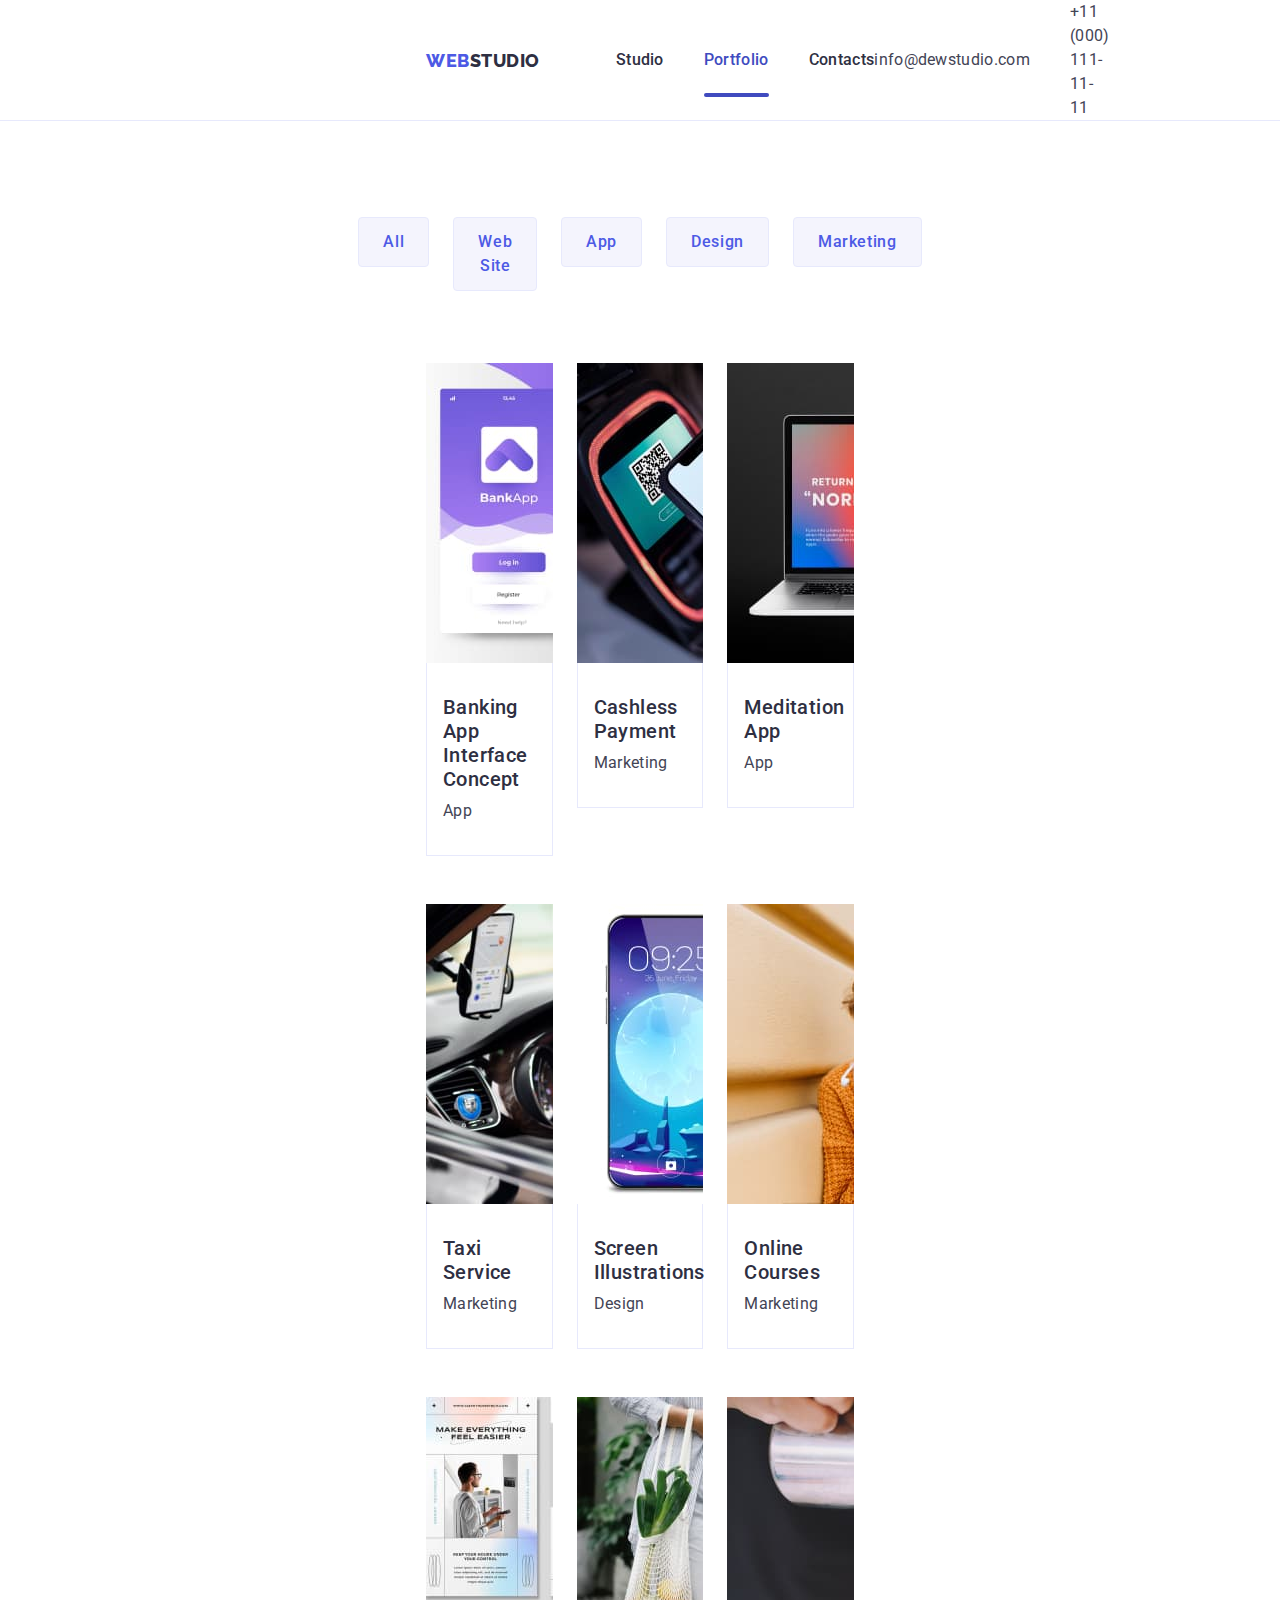
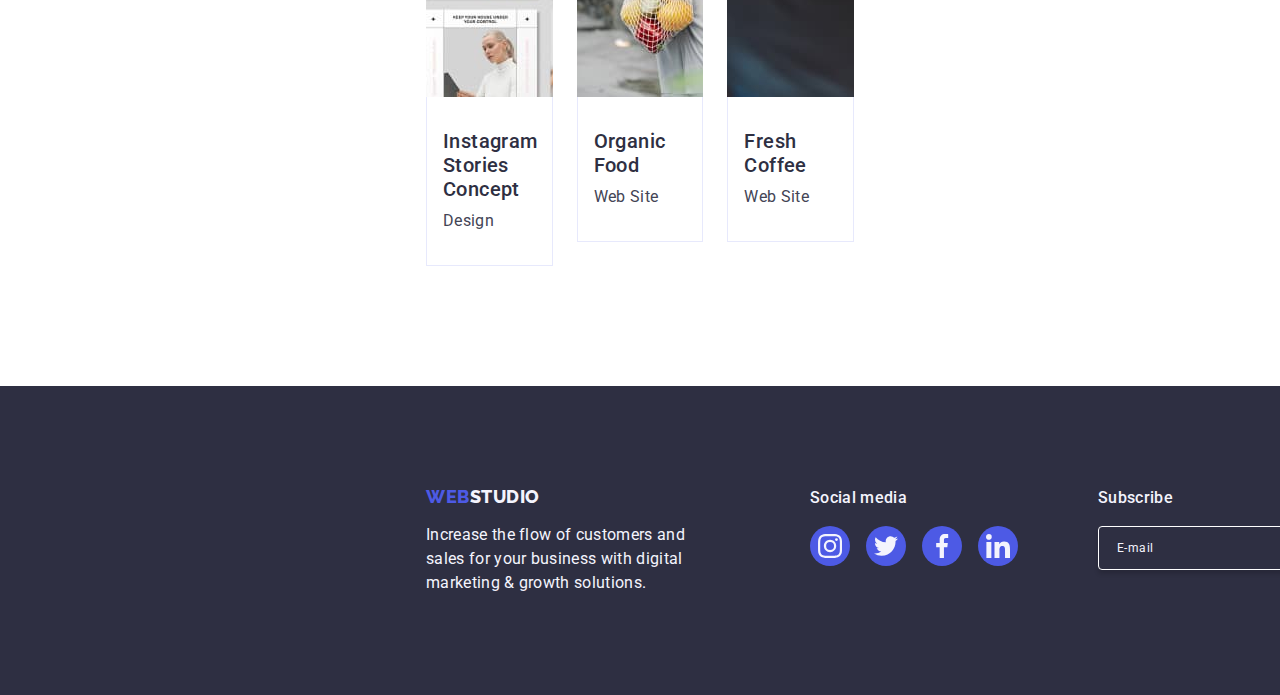
==== portfolio.html @ b72e0c2a "dfgdg" ====
<!DOCTYPE html>
<html lang="uk">
  <head>
    <meta charset="UTF-8" />
    <meta http-equiv="X-UA-Compatible" content="IE=edge" />
    <meta name="viewport" content="width=device-width, initial-scale=1.0" />
    <title>Portfolio</title>
    <link
      rel="stylesheet"
      href="https://cdnjs.cloudflare.com/ajax/libs/modern-normalize/2.0.0/modern-normalize.min.css"
      integrity="sha512-4xo8blKMVCiXpTaLzQSLSw3KFOVPWhm/TRtuPVc4WG6kUgjH6J03IBuG7JZPkcWMxJ5huwaBpOpnwYElP/m6wg=="
      crossorigin="anonymous"
      referrerpolicy="no-referrer"
    />
    <link rel="preconnect" href="https://fonts.googleapis.com" />
    <link rel="preconnect" href="https://fonts.gstatic.com" crossorigin />
    <link
      href="https://fonts.googleapis.com/css2?family=Raleway:ital,wght@0,800;1,800&family=Roboto:ital,wght@0,400;0,500;0,700;0,900;1,400;1,500;1,700;1,900&display=swap"
      rel="stylesheet"
    />
    <link rel="stylesheet" href=".//css/styles.css" />
    <link rel="stylesheet" href=".//css/forms.css" />
  </head>
  <body>
    <header>
      <div class="container">
        <a class="link-logo" href="index.html"
          >Web<span class="logo-part">Studio</span></a
        >
        <nav>
          <ul class="nav-list">
            <li>
              <a class="nav-list-link" href="index.html">Studio</a>
            </li>
            <li>
              <a class="nav-list-link current" href="portfolio.html"
                >Portfolio</a
              >
            </li>
            <li>
              <a class="nav-list-link" href="contacts.html">Contacts</a>
            </li>
          </ul>
        </nav>
        <address class="link-adr">
          <ul class="contacts-list">
            <li>
              <a class="contacts-list-link" href="mailto:info@dewstudio.com"
                >info@dewstudio.com</a
              >
            </li>
            <li>
              <a class="contacts-list-link" href="tel:+110001111111"
                >+11 (000) 111-11-11</a
              >
            </li>
          </ul>
        </address>
      </div>
    </header>
    <main>
      <section class="section-portfolio-buttons">
        <div class="container">
          <ul class="buttons-list">
            <li class="buttons-list-li">
              <button type="button" class="button">All</button>
            </li>
            <li class="buttons-list-li">
              <button type="button" class="button">Web Site</button>
            </li>
            <li class="buttons-list-li">
              <button type="button" class="button">App</button>
            </li>
            <li class="buttons-list-li">
              <button type="button" class="button">Design</button>
            </li>
            <li class="buttons-list-li">
              <button type="button" class="button">Marketing</button>
            </li>
          </ul>
          <h1 class="visually-hidden">Development</h1>
          <ul class="portfolio-list">
            <li class="portfolio-list-li">
              <a class="portfolio-list-link" href="#">
                <div class="overlay-container">
                  <img
                    src="./image/img2-1.jpg"
                    alt="banking app"
                    width="360"
                    height="300"
                  />
                  <p class="overlay">
                    14 Stylish and User-Friendly App Design Concepts · Task
                    Manager App · Calorie Tracker App · Exotic Fruit Ecommerce
                    App · Cloud Storage App
                  </p>
                </div>
                <div class="portfolio-title-text">
                  <h2 class="portfolio-list-title">
                    Banking App Interface Concept
                  </h2>
                  <p class="portfolio-list-text">App</p>
                </div>
              </a>
            </li>
            <li class="portfolio-list-li">
              <a class="portfolio-list-link" href="#">
                <div class="overlay-container">
                  <img
                    src="./image/img2-2.jpg"
                    alt="phone"
                    width="360"
                    height="300"
                  />
                  <p class="overlay">
                    14 Stylish and User-Friendly App Design Concepts · Task
                    Manager App · Calorie Tracker App · Exotic Fruit Ecommerce
                    App · Cloud Storage App
                  </p>
                </div>
                <div class="portfolio-title-text">
                  <h2 class="portfolio-list-title">Cashless Payment</h2>
                  <p class="portfolio-list-text">Marketing</p>
                </div>
              </a>
            </li>
            <li class="portfolio-list-li">
              <a class="portfolio-list-link" href="#">
                <div class="overlay-container">
                  <img
                    src="./image/img2-3.jpg"
                    alt="laptop"
                    width="360"
                    height="300"
                  />
                  <p class="overlay">
                    14 Stylish and User-Friendly App Design Concepts · Task
                    Manager App · Calorie Tracker App · Exotic Fruit Ecommerce
                    App · Cloud Storage App
                  </p>
                </div>
                <div class="portfolio-title-text">
                  <h2 class="portfolio-list-title">Meditation App</h2>
                  <p class="portfolio-list-text">App</p>
                </div>
              </a>
            </li>
            <li class="portfolio-list-li">
              <a class="portfolio-list-link" href="#">
                <div class="overlay-container">
                  <img
                    src="./image/img2-4.jpg"
                    alt="wheel"
                    width="360"
                    height="300"
                  />
                  <p class="overlay">
                    14 Stylish and User-Friendly App Design Concepts · Task
                    Manager App · Calorie Tracker App · Exotic Fruit Ecommerce
                    App · Cloud Storage App
                  </p>
                </div>
                <div class="portfolio-title-text">
                  <h2 class="portfolio-list-title">Taxi Service</h2>
                  <p class="portfolio-list-text">Marketing</p>
                </div>
              </a>
            </li>
            <li class="portfolio-list-li">
              <a class="portfolio-list-link" href="#">
                <div class="overlay-container">
                  <img
                    src="./image/img2-5.jpg"
                    alt="moon"
                    width="360"
                    height="300"
                  />
                  <p class="overlay">
                    14 Stylish and User-Friendly App Design Concepts · Task
                    Manager App · Calorie Tracker App · Exotic Fruit Ecommerce
                    App · Cloud Storage App
                  </p>
                </div>
                <div class="portfolio-title-text">
                  <h2 class="portfolio-list-title">Screen Illustrations</h2>
                  <p class="portfolio-list-text">Design</p>
                </div>
              </a>
            </li>
            <li class="portfolio-list-li">
              <a class="portfolio-list-link" href="#">
                <div class="overlay-container">
                  <img
                    src="./image/img2-6.jpg"
                    alt="girl"
                    width="360"
                    height="300"
                  />
                  <p class="overlay">
                    14 Stylish and User-Friendly App Design Concepts · Task
                    Manager App · Calorie Tracker App · Exotic Fruit Ecommerce
                    App · Cloud Storage App
                  </p>
                </div>
                <div class="portfolio-title-text">
                  <h2 class="portfolio-list-title">Online Courses</h2>
                  <p class="portfolio-list-text">Marketing</p>
                </div>
              </a>
            </li>
            <li class="portfolio-list-li">
              <a class="portfolio-list-link" href="#">
                <div class="overlay-container">
                  <img
                    src="./image/img2-7.jpg"
                    alt="insta"
                    width="360"
                    height="300"
                  />
                  <p class="overlay">
                    14 Stylish and User-Friendly App Design Concepts · Task
                    Manager App · Calorie Tracker App · Exotic Fruit Ecommerce
                    App · Cloud Storage App
                  </p>
                </div>
                <div class="portfolio-title-text">
                  <h2 class="portfolio-list-title">
                    Instagram Stories Concept
                  </h2>
                  <p class="portfolio-list-text">Design</p>
                </div>
              </a>
            </li>
            <li class="portfolio-list-li">
              <a class="portfolio-list-link" href="#">
                <div class="overlay-container">
                  <img
                    src="./image/img2-8.jpg"
                    alt="food"
                    width="360"
                    height="300"
                  />
                  <p class="overlay">
                    14 Stylish and User-Friendly App Design Concepts · Task
                    Manager App · Calorie Tracker App · Exotic Fruit Ecommerce
                    App · Cloud Storage App
                  </p>
                </div>
                <div class="portfolio-title-text">
                  <h2 class="portfolio-list-title">Organic Food</h2>
                  <p class="portfolio-list-text">Web Site</p>
                </div>
              </a>
            </li>
            <li class="portfolio-list-li">
              <a class="portfolio-list-link" href="#">
                <div class="overlay-container">
                  <img
                    src="./image/img2-9.jpg"
                    alt="coffee"
                    width="360"
                    height="300"
                  />
                  <p class="overlay">
                    14 Stylish and User-Friendly App Design Concepts · Task
                    Manager App · Calorie Tracker App · Exotic Fruit Ecommerce
                    App · Cloud Storage App
                  </p>
                </div>
                <div class="portfolio-title-text">
                  <h2 class="portfolio-list-title">Fresh Coffee</h2>
                  <p class="portfolio-list-text">Web Site</p>
                </div>
              </a>
            </li>
          </ul>
        </div>
      </section>
    </main>
    <footer class="footer">
      <div class="container">
        <div class="footer-logo">
          <a class="link-logo-footer" href="index.html"
            >Web<span class="logo-part-footer">Studio</span></a
          >
          <p class="text-footer">
            Increase the flow of customers and sales for your business with
            digital marketing & growth solutions.
          </p>
        </div>
        <div class="social-footer">
          <p class="text-social-footer">Social media</p>
          <ul class="social-list">
            <li class="social-list-li">
              <a
                class="social-list-link"
                href="https://www.instagram.com/"
                target="_blank"
                rel="noopener noreferrer"
                aria-label="Link to instagram.com"
                ><svg class="social-list-icons" width="24" height="24">
                  <use href="./image/icons.svg#icon-instagram"></use>
                </svg>
              </a>
            </li>
            <li class="social-list-li">
              <a
                class="social-list-link"
                href="https://twitter.com/"
                target="_blank"
                rel="noopener noreferrer"
                aria-label="Link to twitter.com"
                ><svg class="social-list-icons" width="24" height="24">
                  <use href="./image/icons.svg#icon-twitter"></use>
                </svg>
              </a>
            </li>
            <li class="social-list-li">
              <a
                class="social-list-link"
                href="https://www.facebook.com/"
                target="_blank"
                rel="noopener noreferrer"
                aria-label="Link to facebook.com"
                ><svg class="social-list-icons" width="24" height="24">
                  <use href="./image/icons.svg#icon-facebook"></use>
                </svg>
              </a>
            </li>
            <li class="social-list-li">
              <a
                class="social-list-link"
                href="https://www.linkedin.com/"
                target="_blank"
                rel="noopener noreferrer"
                aria-label="Link to linkedin.com"
                ><svg class="social-list-icons" width="24" height="24">
                  <use href="./image/icons.svg#icon-linkedin"></use>
                </svg>
              </a>
            </li>
          </ul>
        </div>
        <div class="footer-subscribe-form">
          <form>
            <label class="subscribe-label" for="E-mail">
              Subscribe
              <input
                class="e-mail-input"
                type="email"
                id="E-mail"
                name="E-mail"
                placeholder="E-mail"
                required
              />
            </label>
          </form>
          <div class="footer-subscribe-button">
            <button class="subscribe-button" type="submit">
              <span class="subscribe-button-text">Subscribe</span>
              <div>
                <svg class="subscribe-icon" width="24" height="24">
                  <use href="./image/icons.svg#icon-Frame"></use>
                </svg>
              </div>
            </button>
          </div>
        </div>
      </div>
    </footer>
  </body>
</html>
---- css/styles.css ----
:root {
  --color-dark: rgb(46, 47, 66);
  --color-pressed-states: #404bbf;
  --color-text: #434455;
  --color-primary-brand: #4d5ae5;
  --color-white-background: #ffffff;
  --color-light: #f4f4fd;
  --color-accent: #e7e9fc;
  --color-subtle-text: #8e8f99;
  --color-modal-overlay: #2e2f4266;
  --color-hero-background: #2e2f42;
  --color-modal-background: #fcfcfc;
  --color-success: #31d0aa;
  --trans: color 250ms cubic-bezier(0.4, 0, 0.2, 1),
    background-color 250ms cubic-bezier(0.4, 0, 0.2, 1),
    box-shadow 250ms cubic-bezier(0.4, 0, 0.2, 1);
}
body {
  color: var(--color-dark);
  font-family: 'Roboto', 'Raleway', sans-serif;
  background-color: var(--color-white-background);
  margin: 0;
}
header {
  border-bottom: 1px solid var(--color-accent);
}
ul {
  list-style-type: none;
  margin: 0;
  padding: 0;
}
a {
  text-decoration: none;
}
button {
  cursor: pointer;
  padding: 0;
}
address {
  font-style: normal;
  margin-left: auto;
}
p,
h1,
h2,
h3,
h4 {
  margin: 0;
}
img {
  display: block;
  max-width: 100vh;
  height: auto;
}
.hero,
.section-work,
.section-team {
padding: 120px 0;
}
.container {
  padding: 0 16px;
  margin: 0 auto;
  max-width: 428px;
}


  

.visually-hidden {
  position: absolute;
  width: 1px;
  height: 1px;
  margin: -1px;
  border: 0;
  padding: 0;
  white-space: nowrap;
  clip-path: inset(100%);
  clip: rect(0 0 0 0);
  overflow: hidden;
}
header .container {
  display: flex;
  align-items: center;
}
.link-logo {
  color: var(--color-primary-brand);
  font-family: Raleway;
  font-size: 18px;
  font-weight: 800;
  line-height: 1.16667;
  letter-spacing: 0.54px;
  text-transform: uppercase;
}
.logo-part {
  color: var(--color-dark);
}
.nav-list {
  display: flex;
  align-items: center;
  margin-left: 76px;
}
.nav-list-link {
  position: relative;
  color: var(--color-dark);
  font-family: inherit;
  font-size: 16px;
  font-weight: 500;
  line-height: 1.5;
  letter-spacing: 0.32px;
  padding: 24px 0;
  display: block;
}
.nav-list-link:hover,
.nav-list-link:focus {
  color: var(--color-pressed-states);
  transition: var(--trans);
}
.current {
  color: var(--color-pressed-states);
}
.nav-list-link::after {
  content: '';
  display: block;
  position: absolute;
  left: 0;
  bottom: -1px;
  width: 100%;
  height: 4px;
  border-radius: 2px;
  background-color: transparent;
}
.nav-list-link.current::after {
  background-color: var(--color-pressed-states);
}
.nav-list,
.contacts-list {
  gap: 40px;
}
.contacts-list {
  display: flex;
  align-items: center;
  justify-content: flex-end;
}
.contacts-list-link {
  color: var(--color-text);
  font-family: inherit;
  font-size: 16px;
  line-height: 1.5;
  letter-spacing: 0.32px;
}
.contacts-list-link:hover,
.contacts-list-link:focus {
  color: var(--color-pressed-states);
  transition: var(--trans);
}
.hero {
  max-width: 1440px;
  margin: 0 auto;
  background-color: var(--color-dark);
  padding: 188px 0;
  background-image: linear-gradient(
      rgba(46, 47, 66, 0.7),
      rgba(46, 47, 66, 0.7)
    ),
    url(../image/people-office.jpg);
  background-position: center;
  background-size: cover;
  background-repeat: no-repeat;
}
.hero .container {
  display: flex;
  flex-direction: column;
  align-items: center;
}
.hero-title {
  color: var(--color-white-background);
  display: flex;
  text-align: center;
  width: 496px;
  font-family: inherit;
  font-size: 56px;
  font-weight: 700;
  line-height: 1.07143;
  letter-spacing: 1.12px;
  margin-bottom: 48px;
}
.hero-button {
  color: var(--color-white-background);
  text-align: center;
  font-family: inherit;
  font-size: 16px;
  font-weight: 500;
  line-height: 1.5;
  letter-spacing: 0.64px;
  background-color: var(--color-primary-brand);
  padding: 16px 32px;
  border-radius: 4px;
  box-shadow: 0px 4px 4px 0px rgba(0, 0, 0, 0.15);
  border: none;
}
.hero-button:hover,
.hero-button:focus {
  color: var(--color-white-background);
  background-color: var(--color-pressed-states);
  transition: var(--trans);
}
.section-features {
  background-color: var(--color-white-background);
padding: 96px 0;
}

.features-list {
  display: flex;
  flex-direction: column;
 gap: 72px;
}
.features-icons {
  display: none;

}

.features-list-title {
  color: var(--color-dark);
  font-family: inherit;
  font-size: 36px;
  line-height: 1.11111;
  text-align: center;
  letter-spacing: 0.4px;
  margin-bottom: 8px;
}
.features-list-text {
  color: var(--color-text);
  font-family: inherit;
  font-weight: 500;
  font-size: 16px;
  line-height: 1.5;
  letter-spacing: 0.32px;
}

.section-work .container {
  display: flex;
  align-items: center;
  flex-direction: column;
}
.section-work {
  background-color: var(--color-white-background);
}
.work-title {
  color: var(--color-dark);
  text-align: center;
  font-family: inherit;
  font-size: 36px;
  font-weight: 700;
  line-height: 1.11111;
  letter-spacing: 0.72px;
  text-transform: capitalize;
  margin-bottom: 72px;
}
.work-list {
  display: flex;
  gap: 24px;
}
.work-list-li {
  width: calc((100% - 2 * 24px) / 3);
  background-color: var(--color-white-background);
}
.section-team .container {
  display: flex;
  align-items: center;
  flex-direction: column;
}
.section-team {
  background-color: var(--color-light);
  padding: 96px 0;
  
}
.social-team {
  display: flex;
  align-items: center;
  justify-content: center;
  padding-top: 8px;
}
.social-team-list {
  display: flex;
  gap: 24px;
}
.social-list-link-team {
  display: flex;
  align-items: center;
  justify-content: center;
  width: 100%;
  height: 100%;
  border-radius: 50% 50%;
  fill: var(--color-light);
  background-color: var(--color-primary-brand);
}

.social-list-link-team:hover,
.social-list-link-team:focus {
  fill: var(--color-light);
  background-color: var(--color-pressed-states);
  transition: var(--trans);
}
.team-title-text {
  padding-top: 32px;
  padding-bottom: 32px;
}
.team-list {
  display: flex;
  flex-direction: column;
  gap: 72px;
}
.team-list-li {
  background-color: var(--color-white-background);

  box-shadow: 0px 1px 6px 0px rgba(46, 47, 66, 0.08),
    0px 1px 1px 0px rgba(46, 47, 66, 0.16),
    0px 2px 1px 0px rgba(46, 47, 66, 0.08);
}
.team-title {
  color: var(--color-dark);
  text-align: center;
  font-family: inherit;
  font-size: 36px;
  font-weight: 700;
  line-height: 1.11111;
  letter-spacing: 0.72px;
  text-transform: capitalize;
  margin-bottom: 72px;
}
.team-list-title {
  color: var(--color-dark);
  text-align: center;
  font-family: inherit;
  font-size: 20px;
  font-weight: 500;
  line-height: 1.2;
  letter-spacing: 0.4px;
  margin-bottom: 8px;
}
.team-list-text {
  color: var(--color-text);
  text-align: center;
  font-family: inherit;
  font-size: 16px;
  line-height: 1.5;
  letter-spacing: 0.32px;
}
.section-customers .container {
  display: flex;
  align-items: center;
  flex-direction: column;
  justify-content: center;
}
.section-customers {
  padding-top: 120px;
  padding-bottom: 120px;
  background-color: var(--color-white-background);
}
.customers-title {
  color: var(--color-dark);
  text-align: center;
  font-family: inherit;
  font-size: 36px;
  font-weight: 700;
  line-height: 1.11111;
  letter-spacing: 0.72px;
  text-transform: capitalize;
  margin-bottom: 72px;
}
.customers-list {
  display: flex;
  gap: 24px;
}

.customers-list-link {
  width: 168px;
  height: 88px;
  display: flex;
  align-items: center;
  justify-content: center;
  background-color: var(--color-white-background);
  border-radius: 4px;
  border: 1px solid var(--color-subtle-text);
  fill: var(--color-subtle-text);
}
.customers-list-link:hover,
.customers-list-link:focus {
  border: 1px solid var(--color-pressed-states);
  fill: var(--color-pressed-states);
  transition: var(--trans);
}
.footer {
  padding: 100px 0;
  background-color: var(--color-dark);
}
.footer .container {
  display: flex;
  justify-content: flex-start;
   }
   /* не розумію як встановити проміжки між елементами футера, бо гап загального контейнера футера ббув заданий 120 пікселей, але між соц-лінками і  формою 80 */
.social-footer{
  margin-left: 120px;
  margin-right: 80px;
}
.link-logo-footer {
  color: var(--color-primary-brand);
  font-family: Raleway;
  font-size: 18px;
  font-weight: 800;
  line-height: 1.16667;
  letter-spacing: 0.54px;
  text-transform: uppercase;
}
.logo-part-footer {
  color: var(--color-light);
  display: inline-block;
}
.text-footer {
  color: var(--color-light);
  font-family: inherit;
  font-size: 16px;
  line-height: 1.5;
  letter-spacing: 0.32px;
  width: 264px;
  margin-top: 16px;
}
.text-social-footer {
  color: var(--color-light);
  font-family: inherit;
  font-size: 16px;
  font-weight: 500;
  line-height: 1.5;
  letter-spacing: 0.32px;
  margin-bottom: 16px;
}
.social-list {
  display: flex;
  gap: 16px;
}
.social-list-link {
  display: flex;
  align-items: center;
  justify-content: center;
  width: 100%;
  height: 100%;
  border-radius: 50% 50%;
  fill: var(--color-light);
  background-color: var(--color-primary-brand);
}
.social-list-link:hover,
.social-list-link:focus {
  fill: var(--color-light);
  background-color: var(--color-success);
  transition: var(--trans);
}
.social-list-li {
  width: 40px;
  height: 40px;
}

.section-portfolio-buttons {
  padding-top: 96px;
  padding-bottom: 120px;
}
.button {
  color: var(--color-primary-brand);
  text-align: center;
  font-family: inherit;
  font-size: 16px;
  font-weight: 500;
  line-height: 1.5;
  letter-spacing: 0.64px;
  background-color: var(--color-light);
  padding: 12px 24px;
  border-radius: 4px;
  border: 1px solid var(--color-accent);
}
.buttons-list {
  display: flex;
  justify-content: center;
  gap: 24px;
  margin-bottom: 72px;
}
.button-list-li {
  width: calc((100% - 4 * 24px) / 5);
}
.button:hover,
.button:focus {
  color: var(--color-white-background);
  background-color: var(--color-pressed-states);
  transition: var(--trans); 
}
.button:active {
  background-color: var(--color-pressed-states);
  box-shadow: 0px 3px 1px 0px rgba(0, 0, 0, 0.1),
    0px 2px 1px 0px rgba(0, 0, 0, 0.08), 0px 2px 2px 0px rgba(0, 0, 0, 0.12);
}
.section-portfolio {
  background-color: var(--color-white-background);
}
.portfolio-list {
  display: flex;
  flex-wrap: wrap;
  align-content: stretch;
  gap: 24px;
  row-gap: 48px;
}
.portfolio-list-li {
  width: calc((100% - 2 * 24px) / 3);
}
.portfolio-list-title {
  color: var(--color-dark);
  text-align: left;
  font-family: inherit;
  font-size: 20px;
  font-weight: 500;
  line-height: 1.2;
  letter-spacing: 0.4px;
  margin-bottom: 8px;
}
.portfolio-list-link {
  color: var(--color-text);
  font-family: inherit;
  font-size: 16px;
  line-height: 1.5;
  letter-spacing: 0.32px;
}
.portfolio-list-li:hover,
.portfolio-list-li:focus{           
  color: var(--color-pressed-states);
  box-shadow: 0px 1px 6px 0px rgba(46, 47, 66, 0.08),
    0px 1px 1px 0px rgba(46, 47, 66, 0.16),
    0px 2px 1px 0px rgba(46, 47, 66, 0.08);
  transition: var(--trans);
} 
.portfolio-list-text {
  color: var(--color-text);
  text-align: left;
  font-family: inherit;
  font-size: 16px;
  line-height: 1.5;
  letter-spacing: 0.32px;
}
.portfolio-title-text {
  padding: 32px 16px 32px 16px;
  border-right: 1px solid var(--color-accent);
  border-left: 1px solid var(--color-accent);
  border-bottom: 1px solid var(--color-accent);
}
.overlay-container {
  position: relative;
  overflow: hidden;
}
.overlay {
  position: absolute;
  top: 0;
  left: 0;
  transform: translateY(100%);
  width: 100%;
  height: 100%;
  padding: 40px 32px;

  color: var(--color-light);
  font-family: inherit;
  font-size: 16px;
  line-height: 1.5;
  letter-spacing: 0.32px;
  /* виправити на не прозорий */
  background-color: rgb(77, 90, 229, 0.9); 
  /* background-color: var(--color-primary-brand); */
}
.portfolio-list-link:hover .overlay,
.portfolio-list-link:focus .overlay {
  transform: translateY(0); 
  transition: transform 300ms;  
}
---- css/forms.css ----
:root {
  --color-dark: rgb(46, 47, 66);
  --color-pressed-states: #404bbf;
  --color-text: #434455;
  --color-primary-brand: #4d5ae5;
  --color-white-background: #ffffff;
  --color-light: #f4f4fd;
  --color-accent: #e7e9fc;
  --color-subtle-text: #8e8f99;
  --color-modal-overlay: #2e2f4266;
  --color-hero-background: #2e2f42;
  --color-modal-background: #fcfcfc;
  --color-success: #31d0aa;
  --trans: color 250ms cubic-bezier(0.4, 0, 0.2, 1),
    background-color 250ms cubic-bezier(0.4, 0, 0.2, 1),
    box-shadow 250ms cubic-bezier(0.4, 0, 0.2, 1);
}

body {
  color: var(--color-dark);
  font-family: 'Roboto', 'Raleway', sans-serif;
  background-color: var(--color-white-background);
  margin: 0;
}

ul {
  list-style-type: none;
  margin: 0;
  padding: 0;
}

a {
  text-decoration: none;
}

button {
  cursor: pointer;
  padding: 0;
}
input::placeholder {
  color: var(--WHITE);
  font-family: inherit;
  font-size: 12px;
  line-height: 2;
  letter-spacing: 0.48px;
  padding-top: 8px;
  padding-left: 16px;
}
input:hover::placeholder,
input:focus::placeholder {
  color: var(--color-primary-brand);
}
.order-modal {
  position: fixed;
  top: 0;
  left: 0;
  width: 100%;
  height: 100%;
  background-color: var(--color-modal-overlay);
}

.order-modal.is-hidden {
  opacity: 0;
  visibility: hidden;
  pointer-events: none;
}
.modal {
  position: absolute;
  top: 50%;
  left: 50%;
  transform: translateX(-50%) translateY(-50%);
  width: 408px;
  min-height: 584px;
  padding: 72px 24px 24px 24px;
  background-color: var(--color-modal-background);
  border-radius: 4px;
  box-shadow: 0px 1px 1px 0px rgba(0, 0, 0, 0.14),
    0px 1px 3px 0px rgba(0, 0, 0, 0.12), 0px 2px 1px 0px rgba(0, 0, 0, 0.2);
}

.modal-button {
  position: absolute;
  top: 24px;
  right: 24px;
  width: 24px;
  height: 24px;
  border-radius: 50% 50%;
  display: flex;
  align-items: center;
  justify-content: center;
  padding: 0;
  color: var(--color-hero-background);
  background-color: var(--color-accent);
  border: 1px solid rgba(0, 0, 0, 0.1);
}
.modal-button:hover,
.modal-button:focus {
  fill: var(--color-white-background);
  background-color: var(--color-pressed-states);
  transition: var(--trans);
}

.modal-title {
  color: var(--color-dark);
  font-family: inherit;
  text-align: center;
  font-size: 16px;
  font-weight: 500;
  line-height: 1.5;
  letter-spacing: 0.32px;
  margin-bottom: 16px;
  display: flex;
  justify-content: center;
}

.order-form-input {
  margin-bottom: 8px;
}

.order-modal-label {
  font-family: inherit;
  font-size: 12px;
  line-height: 1.16667;
  letter-spacing: 0.48px;
  color: var(--color-subtle-text);
}
.order-modal-input {
  position: relative;
  margin-top: 4px;
}
.input-form {
  width: 100%;
  height: 40px;
  padding: 8px 38px;
  border-radius: 4px;
  border: 1px solid rgba(46, 47, 66, 0.4);
  outline: transparent;
}

.order-modal-icon {
  position: absolute;
  top: 50%;
  transform: translateY(-50%);
  left: 16px;
}
.input-form:hover,
.input-form:focus {
  background-color: var(--color-white-background);
  border-color: transparent;
  border: 1px solid var(--color-primary-brand);
  transition: var(--trans);
}
.input-form:hover + .order-modal-icon,
.input-form:focus + .order-modal-icon {
  fill: var(--color-primary-brand);
  transition: var(--trans);
}
.order-form-input-textarea {
  margin-bottom: 16px;
}

.input-textarea {
  color: var(--color-hero-background);
  width: 360px;
  height: 120px;
  padding: 8px 16px;
  font-family: inherit;
  font-size: 12px;
  line-height: 1.16667;
  letter-spacing: 0.48px;
  display: block;
  border-radius: 4px;
  border: 1px solid rgba(46, 47, 66, 0.4);
  resize: none;
  outline: transparent;
}
.input-textarea:hover,
.input-textarea:focus {
  background-color: var(--color-white-background);
  border-color: transparent;
  border: 1px solid var(--color-primary-brand);
  transition: var(--trans);
}
.order-form-agreement {
  margin-bottom: 24px;
}

.agreement-label-checkbox {
  color: var(--color-subtle-text);
  font-family: inherit;
  font-size: 12px;
  line-height: 1.16667;
  letter-spacing: 0.48px;
}
.agreement-checkbox {
  display: inline-flex;
  align-items: center;
  justify-content: center;
  margin-right: 8px;
  width: 16px;
  height: 16px;
  border: 1px solid rgba(46, 47, 66, 0.4);
  border-radius: 2px;
  background-color: var(--color-white-background);
}
.order-modal-icon-checkbox {
  fill: transparent;
  transform: scale(1);
  transition: 500ms cubic-bezier(0.68, -0.55, 0.27, 1.55);
}

input[type='checkbox']:checked
  + .agreement-label-checkbox
  > .agreement-checkbox {
  border-color: transparent;
  background-color: var(--color-pressed-states);
  fill: var(--WHITE);
  transform: scale(1);
}

.agreement-link {
  color: var(--color-primary-brand);
  font-size: 12px;
  line-height: 16px;
  letter-spacing: 0.48px;
  text-decoration: underline;
}
.order-modal-button-send {
  color: var(--color-white-background);
  font-family: inherit;
  font-size: 16px;
  font-weight: 500;
  line-height: 1.5;
  letter-spacing: 0.64px;
  background-color: var(--color-primary-brand);
  padding: 16px 32px;
  border-radius: 4px;
  box-shadow: 0px 4px 4px 0px rgba(0, 0, 0, 0.15);
  border: none;
  width: 169px;
  height: 56px;
  display: block;
  margin: 0 auto;
}

.order-modal-button-send:hover,
.order-modal-button-send:focus {
  color: var(--color-white-background);
  background-color: var(--color-pressed-states);
  transition: var(--trans);
}
.footer-subscribe-form {
  display: flex;
  justify-content: center;
  align-items: flex-start;
  gap: 16px;
}

.subscribe-label {
  color: var(--color-light);
  font-family: inherit;
  font-size: 16px;
  font-weight: 500;
  line-height: 1.5;
  letter-spacing: 0.32px;
  display: flex;
  flex-direction: column;
  align-items: flex-start;
}
.e-mail-input {
  width: 264px;
  height: 40px;
  border-radius: 4px;
  border: 1px solid var(--color-white-background);
  background-color: var(--color-hero-background);
  box-shadow: 0px 4px 4px 0px rgba(0, 0, 0, 0.15);
  color: var(--WHITE);
  font-family: inherit;
  font-size: 12px;
  line-height: 2;
  letter-spacing: 0.48px;
  margin-top: 16px;
}
.subscribe-button {
  display: flex;
  align-items: center;
  justify-content: center;
  gap: 16px;
  background-color: var(--color-primary-brand);
  padding: 8px 24px;
  border-radius: 4px;
  box-shadow: 0px 4px 4px 0px rgba(0, 0, 0, 0.15);
  border: none;
  width: 165px;
  height: 40px;
}

.subscribe-button:hover,
.subscribe-button:focus {
  color: var(--color-white-background);
  background-color: var(--color-pressed-states);
  transition: var(--trans);
}

.subscribe-button-text {
  color: var(--color-white-background);
  text-align: center;
  font-family: inherit;
  font-size: 16px;
  font-weight: 500;
  line-height: 1.5;
  letter-spacing: 0.64px;
}

.subscribe-icon {
  fill: var(--color-white-background);
}

.footer-subscribe-button {
  display: flex;
  align-items: center;
  padding-top: 40px;
}
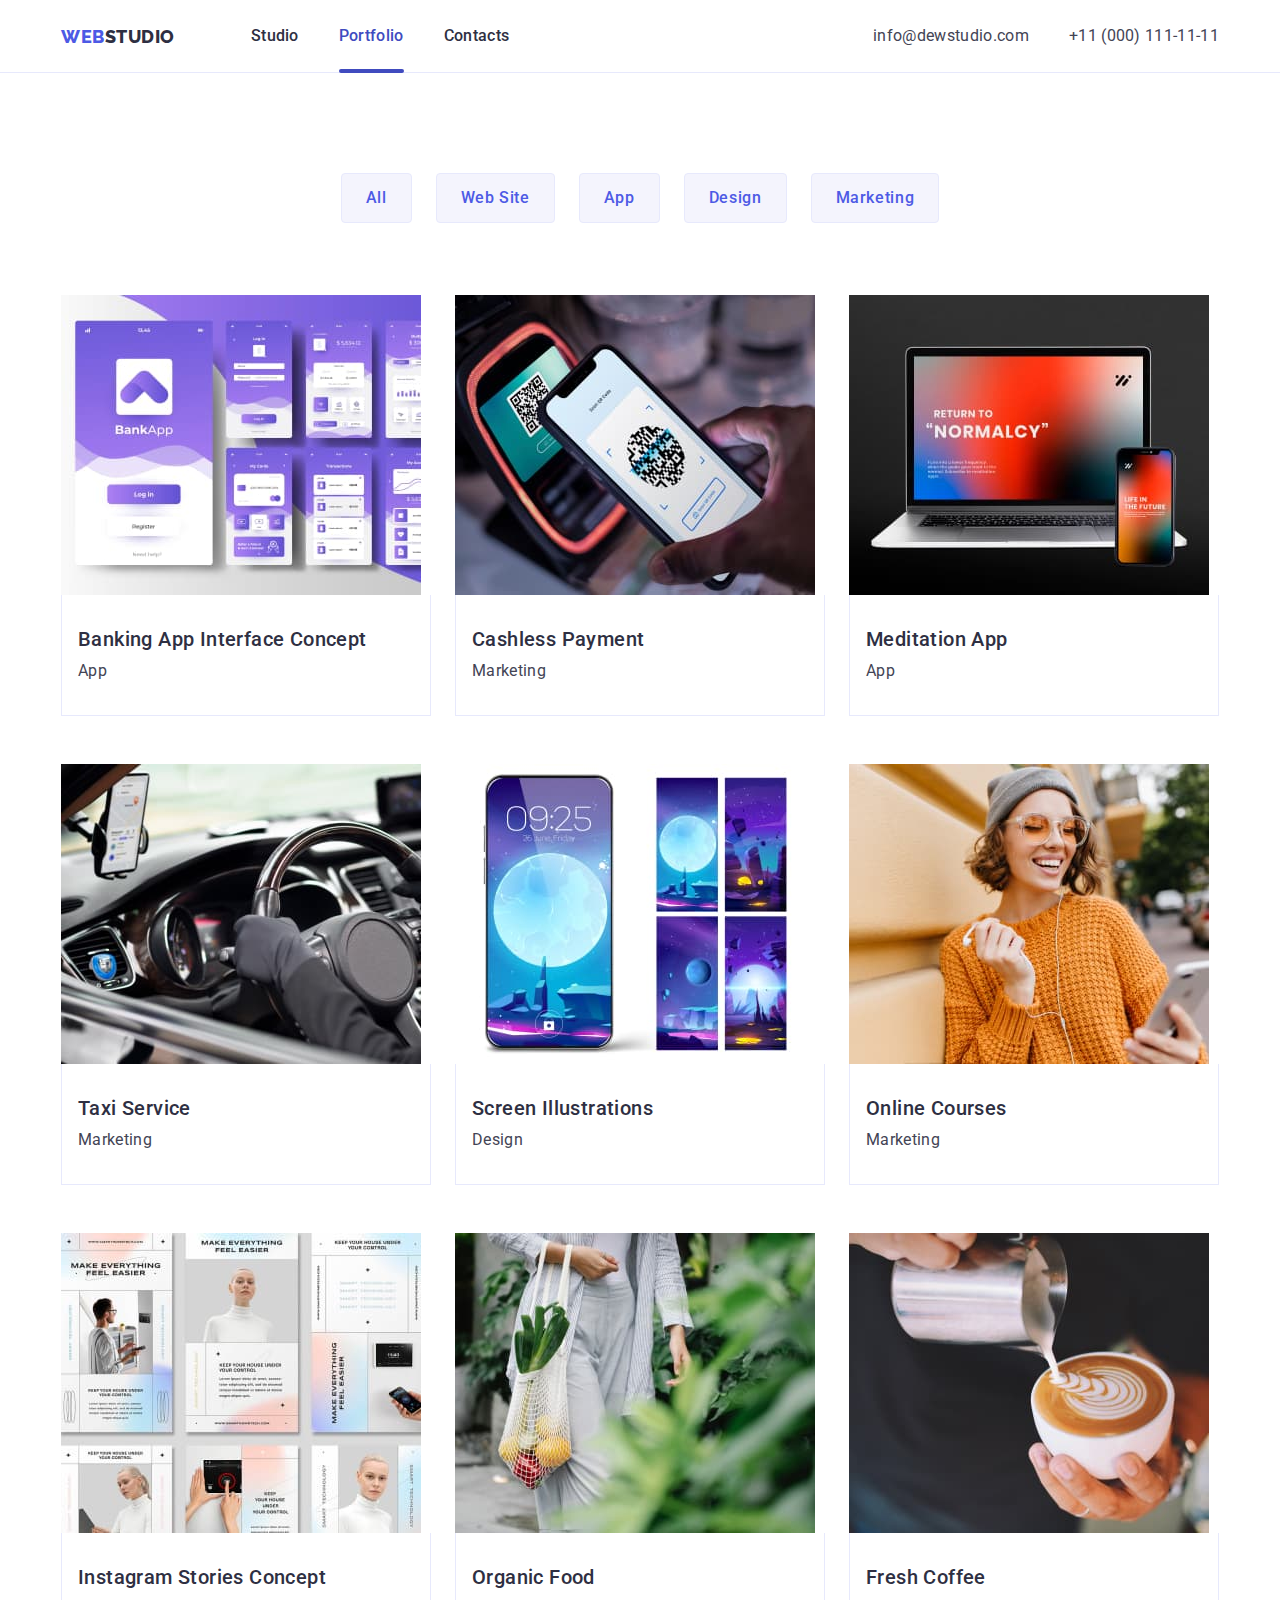
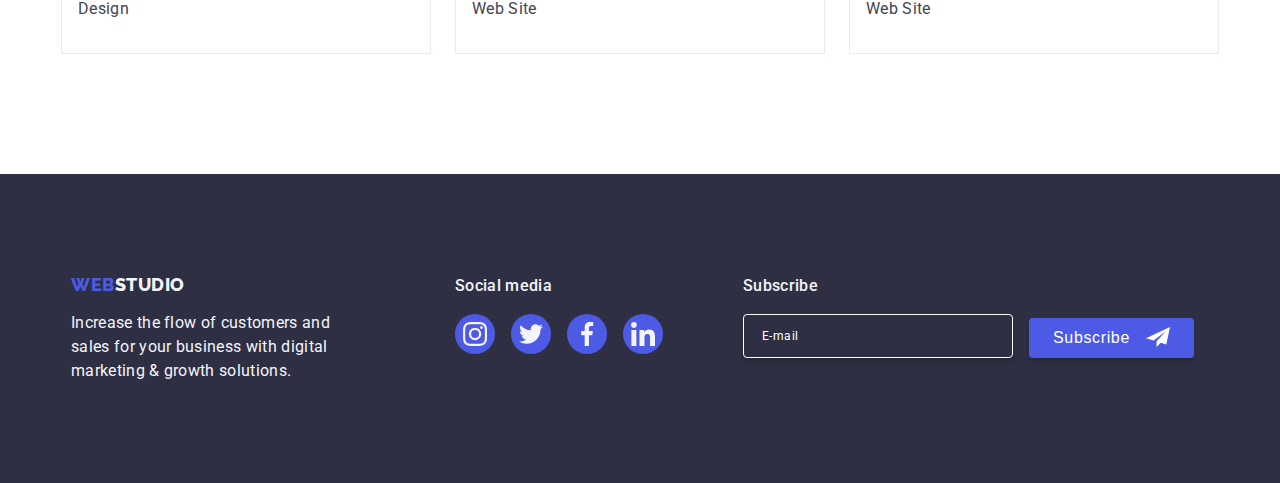
==== commit 227fb951: "Бобік здох" ====
--- a/portfolio.html
+++ b/portfolio.html
@@ -19,6 +19,8 @@
       rel="stylesheet"
     />
     <link rel="stylesheet" href=".//css/styles.css" />
+    <link rel="stylesheet" href=".//css/tablet.css" />
+    <link rel="stylesheet" href=".//css/desctop.css" />
     <link rel="stylesheet" href=".//css/forms.css" />
   </head>
   <body>
--- a/css/styles.css
+++ b/css/styles.css
@@ -49,23 +49,14 @@
 }
 img {
   display: block;
-  max-width: 100vh;
+  max-width: 100%;
   height: auto;
-}
-.hero,
-.section-work,
-.section-team {
-padding: 120px 0;
 }
 .container {
   padding: 0 16px;
   margin: 0 auto;
   max-width: 428px;
 }
-
-
-  
-
 .visually-hidden {
   position: absolute;
   width: 1px;
@@ -81,6 +72,7 @@
 header .container {
   display: flex;
   align-items: center;
+  padding: 24px 16px;
 }
 .link-logo {
   color: var(--color-primary-brand);
@@ -90,83 +82,39 @@
   line-height: 1.16667;
   letter-spacing: 0.54px;
   text-transform: uppercase;
-}
+  }
 .logo-part {
   color: var(--color-dark);
-}
-.nav-list {
-  display: flex;
-  align-items: center;
-  margin-left: 76px;
-}
-.nav-list-link {
-  position: relative;
-  color: var(--color-dark);
-  font-family: inherit;
-  font-size: 16px;
-  font-weight: 500;
-  line-height: 1.5;
-  letter-spacing: 0.32px;
-  padding: 24px 0;
-  display: block;
-}
-.nav-list-link:hover,
-.nav-list-link:focus {
-  color: var(--color-pressed-states);
-  transition: var(--trans);
-}
-.current {
-  color: var(--color-pressed-states);
-}
-.nav-list-link::after {
-  content: '';
-  display: block;
-  position: absolute;
-  left: 0;
-  bottom: -1px;
-  width: 100%;
-  height: 4px;
-  border-radius: 2px;
-  background-color: transparent;
-}
-.nav-list-link.current::after {
-  background-color: var(--color-pressed-states);
 }
 .nav-list,
 .contacts-list {
-  gap: 40px;
-}
-.contacts-list {
-  display: flex;
-  align-items: center;
-  justify-content: flex-end;
-}
-.contacts-list-link {
-  color: var(--color-text);
-  font-family: inherit;
-  font-size: 16px;
-  line-height: 1.5;
-  letter-spacing: 0.32px;
-}
-.contacts-list-link:hover,
-.contacts-list-link:focus {
-  color: var(--color-pressed-states);
-  transition: var(--trans);
+  display: none;
 }
 .hero {
-  max-width: 1440px;
+  max-width: 428px;
   margin: 0 auto;
   background-color: var(--color-dark);
-  padding: 188px 0;
+  padding: 112px 0;
   background-image: linear-gradient(
       rgba(46, 47, 66, 0.7),
       rgba(46, 47, 66, 0.7)
     ),
-    url(../image/people-office.jpg);
+    url(../image/hero/Dark-bgmob1x.jpg);
   background-position: center;
   background-size: cover;
   background-repeat: no-repeat;
 }
+@media screen and (min-width: 428px) and (min-resolution: 192dpi) {
+  .hero {
+    background-image: linear-gradient(
+        rgba(46, 47, 66, 0.7),
+        rgba(46, 47, 66, 0.7)
+      ),
+      url(../image/hero/Dark-bgmob2x.jpg);
+  }
+ 
+  
+}
 .hero .container {
   display: flex;
   flex-direction: column;
@@ -174,15 +122,13 @@
 }
 .hero-title {
   color: var(--color-white-background);
-  display: flex;
-  text-align: center;
-  width: 496px;
-  font-family: inherit;
-  font-size: 56px;
+  width: 320px;
+  font-family: inherit;
+  font-size: 36px;
   font-weight: 700;
-  line-height: 1.07143;
-  letter-spacing: 1.12px;
-  margin-bottom: 48px;
+  line-height: 1.11111;
+  letter-spacing: 0.72px;
+  margin-bottom: 72px;
 }
 .hero-button {
   color: var(--color-white-background);
@@ -206,19 +152,16 @@
 }
 .section-features {
   background-color: var(--color-white-background);
-padding: 96px 0;
-}
-
+  padding: 96px 0;
+}
 .features-list {
   display: flex;
   flex-direction: column;
- gap: 72px;
+  gap: 72px;
 }
 .features-icons {
   display: none;
-
-}
-
+}
 .features-list-title {
   color: var(--color-dark);
   font-family: inherit;
@@ -236,16 +179,60 @@
   line-height: 1.5;
   letter-spacing: 0.32px;
 }
-
-.section-work .container {
+.section-team .container {
   display: flex;
   align-items: center;
   flex-direction: column;
 }
 .section-work {
+  display: none;
+}
+.section-team {
+  background-color: var(--color-light);
+  padding: 96px 0;
+}
+.social-team {
+  display: flex;
+  align-items: center;
+  justify-content: center;
+  padding-top: 8px;
+}
+.social-team-list {
+  display: flex;
+  gap: 24px;
+}
+.social-list-link-team {
+  display: flex;
+  align-items: center;
+  justify-content: center;
+  width: 100%;
+  height: 100%;
+  border-radius: 50% 50%;
+  fill: var(--color-light);
+  background-color: var(--color-primary-brand);
+}
+.social-list-link-team:hover,
+.social-list-link-team:focus {
+  fill: var(--color-light);
+  background-color: var(--color-pressed-states);
+  transition: var(--trans);
+}
+.team-title-text {
+  padding-top: 32px;
+  padding-bottom: 32px;
+}
+.team-list {
+  display: flex;
+  flex-direction: column;
+  gap: 72px;
+}
+.team-list-li {
   background-color: var(--color-white-background);
-}
-.work-title {
+  box-shadow: 0px 1px 6px 0px rgba(46, 47, 66, 0.08),
+    0px 1px 1px 0px rgba(46, 47, 66, 0.16),
+    0px 2px 1px 0px rgba(46, 47, 66, 0.08);
+}
+.team-title {
   color: var(--color-dark);
   text-align: center;
   font-family: inherit;
@@ -256,68 +243,33 @@
   text-transform: capitalize;
   margin-bottom: 72px;
 }
-.work-list {
-  display: flex;
-  gap: 24px;
-}
-.work-list-li {
-  width: calc((100% - 2 * 24px) / 3);
+.team-list-title {
+  color: var(--color-dark);
+  text-align: center;
+  font-family: inherit;
+  font-size: 20px;
+  font-weight: 500;
+  line-height: 1.2;
+  letter-spacing: 0.4px;
+  margin-bottom: 8px;
+}
+.team-list-text {
+  color: var(--color-text);
+  text-align: center;
+  font-family: inherit;
+  font-size: 16px;
+  line-height: 1.5;
+  letter-spacing: 0.32px;
+}
+.section-customers {
+  display: flex;
+  align-items: center;
+  flex-direction: column;
+  justify-content: center;
+  padding: 96px 0;
   background-color: var(--color-white-background);
 }
-.section-team .container {
-  display: flex;
-  align-items: center;
-  flex-direction: column;
-}
-.section-team {
-  background-color: var(--color-light);
-  padding: 96px 0;
-  
-}
-.social-team {
-  display: flex;
-  align-items: center;
-  justify-content: center;
-  padding-top: 8px;
-}
-.social-team-list {
-  display: flex;
-  gap: 24px;
-}
-.social-list-link-team {
-  display: flex;
-  align-items: center;
-  justify-content: center;
-  width: 100%;
-  height: 100%;
-  border-radius: 50% 50%;
-  fill: var(--color-light);
-  background-color: var(--color-primary-brand);
-}
-
-.social-list-link-team:hover,
-.social-list-link-team:focus {
-  fill: var(--color-light);
-  background-color: var(--color-pressed-states);
-  transition: var(--trans);
-}
-.team-title-text {
-  padding-top: 32px;
-  padding-bottom: 32px;
-}
-.team-list {
-  display: flex;
-  flex-direction: column;
-  gap: 72px;
-}
-.team-list-li {
-  background-color: var(--color-white-background);
-
-  box-shadow: 0px 1px 6px 0px rgba(46, 47, 66, 0.08),
-    0px 1px 1px 0px rgba(46, 47, 66, 0.16),
-    0px 2px 1px 0px rgba(46, 47, 66, 0.08);
-}
-.team-title {
+.customers-title {
   color: var(--color-dark);
   text-align: center;
   font-family: inherit;
@@ -328,53 +280,20 @@
   text-transform: capitalize;
   margin-bottom: 72px;
 }
-.team-list-title {
-  color: var(--color-dark);
-  text-align: center;
-  font-family: inherit;
-  font-size: 20px;
-  font-weight: 500;
-  line-height: 1.2;
-  letter-spacing: 0.4px;
-  margin-bottom: 8px;
-}
-.team-list-text {
-  color: var(--color-text);
-  text-align: center;
-  font-family: inherit;
-  font-size: 16px;
-  line-height: 1.5;
-  letter-spacing: 0.32px;
-}
-.section-customers .container {
-  display: flex;
-  align-items: center;
-  flex-direction: column;
-  justify-content: center;
-}
-.section-customers {
-  padding-top: 120px;
-  padding-bottom: 120px;
-  background-color: var(--color-white-background);
-}
-.customers-title {
-  color: var(--color-dark);
-  text-align: center;
-  font-family: inherit;
-  font-size: 36px;
-  font-weight: 700;
-  line-height: 1.11111;
-  letter-spacing: 0.72px;
-  text-transform: capitalize;
-  margin-bottom: 72px;
-}
 .customers-list {
   display: flex;
-  gap: 24px;
-}
-
+  flex-wrap: wrap;
+  justify-content: center;
+  gap: 72px 16px;
+}
+.customers-list-li {
+  width: calc((100% - 16px) / 2);
+}
+.customers-list-icons {
+  width: 110px;
+}
 .customers-list-link {
-  width: 168px;
+  width: 190px;
   height: 88px;
   display: flex;
   align-items: center;
@@ -391,17 +310,22 @@
   transition: var(--trans);
 }
 .footer {
-  padding: 100px 0;
+  padding: 96px 0;
   background-color: var(--color-dark);
 }
 .footer .container {
   display: flex;
-  justify-content: flex-start;
-   }
-   /* не розумію як встановити проміжки між елементами футера, бо гап загального контейнера футера ббув заданий 120 пікселей, але між соц-лінками і  формою 80 */
-.social-footer{
-  margin-left: 120px;
-  margin-right: 80px;
+  flex-direction: column;
+  align-items: center;
+  justify-content: center;
+  gap: 72px;
+}
+.footer-logo {
+  display: flex;
+  flex-direction: column;
+  align-items: center;
+  justify-content: center;
+  gap: 16px;
 }
 .link-logo-footer {
   color: var(--color-primary-brand);
@@ -415,6 +339,7 @@
 .logo-part-footer {
   color: var(--color-light);
   display: inline-block;
+  text-align: center;
 }
 .text-footer {
   color: var(--color-light);
@@ -423,12 +348,12 @@
   line-height: 1.5;
   letter-spacing: 0.32px;
   width: 264px;
-  margin-top: 16px;
 }
 .text-social-footer {
   color: var(--color-light);
   font-family: inherit;
   font-size: 16px;
+  text-align: center;
   font-weight: 500;
   line-height: 1.5;
   letter-spacing: 0.32px;
@@ -458,10 +383,76 @@
   width: 40px;
   height: 40px;
 }
-
+.footer-subscribe-form {
+  display: flex;
+  flex-direction: column;
+  justify-content: center;
+  align-items: center;
+}
+.subscribe-label {
+  color: var(--color-light);
+  font-family: inherit;
+  font-size: 16px;
+  font-weight: 500;
+  line-height: 1.5;
+  letter-spacing: 0.32px;
+  display: flex;
+  flex-direction: column;
+  align-items: center;
+}
+.e-mail-input {
+  width: 398px;
+  height: 40px;
+  border-radius: 4px;
+  border: 1px solid var(--color-white-background);
+  background-color: var(--color-hero-background);
+  box-shadow: 0px 4px 4px 0px rgba(0, 0, 0, 0.15);
+  color: var(--color-white-background);
+  font-family: inherit;
+  font-size: 12px;
+  line-height: 2;
+  letter-spacing: 0.48px;
+  margin-top: 16px;
+}
+.subscribe-button {
+  display: flex;
+  align-items: center;
+  justify-content: center;
+  gap: 16px;
+  background-color: var(--color-primary-brand);
+  padding: 8px 24px;
+  border-radius: 4px;
+  box-shadow: 0px 4px 4px 0px rgba(0, 0, 0, 0.15);
+  border: none;
+  width: 165px;
+  height: 40px;
+}
+.subscribe-button:hover,
+.subscribe-button:focus {
+  color: var(--color-white-background);
+  background-color: var(--color-pressed-states);
+  transition: var(--trans);
+}
+.subscribe-button-text {
+  color: var(--color-white-background);
+  text-align: center;
+  font-family: inherit;
+  font-size: 16px;
+  font-weight: 500;
+  line-height: 1.5;
+  letter-spacing: 0.64px;
+}
+.subscribe-icon {
+  fill: var(--color-white-background);
+}
+.footer-subscribe-button {
+  display: flex;
+  align-items: center;
+  padding-top: 16px;
+}
 .section-portfolio-buttons {
-  padding-top: 96px;
-  padding-bottom: 120px;
+  padding-top: 48px;
+  padding-bottom: 48px;
 }
 .button {
   color: var(--color-primary-brand);
@@ -478,18 +469,15 @@
 }
 .buttons-list {
   display: flex;
-  justify-content: center;
+  flex-wrap: wrap;
   gap: 24px;
-  margin-bottom: 72px;
-}
-.button-list-li {
-  width: calc((100% - 4 * 24px) / 5);
+  margin-bottom: 48px;
 }
 .button:hover,
 .button:focus {
   color: var(--color-white-background);
   background-color: var(--color-pressed-states);
-  transition: var(--trans); 
+  transition: var(--trans);
 }
 .button:active {
   background-color: var(--color-pressed-states);
@@ -501,13 +489,9 @@
 }
 .portfolio-list {
   display: flex;
-  flex-wrap: wrap;
-  align-content: stretch;
-  gap: 24px;
-  row-gap: 48px;
-}
-.portfolio-list-li {
-  width: calc((100% - 2 * 24px) / 3);
+  flex-direction: column;
+  align-items: center;
+  gap: 48px;
 }
 .portfolio-list-title {
   color: var(--color-dark);
@@ -527,13 +511,13 @@
   letter-spacing: 0.32px;
 }
 .portfolio-list-li:hover,
-.portfolio-list-li:focus{           
+.portfolio-list-li:focus {
   color: var(--color-pressed-states);
   box-shadow: 0px 1px 6px 0px rgba(46, 47, 66, 0.08),
     0px 1px 1px 0px rgba(46, 47, 66, 0.16),
     0px 2px 1px 0px rgba(46, 47, 66, 0.08);
   transition: var(--trans);
-} 
+}
 .portfolio-list-text {
   color: var(--color-text);
   text-align: left;
@@ -567,14 +551,11 @@
   line-height: 1.5;
   letter-spacing: 0.32px;
   /* виправити на не прозорий */
-  background-color: rgb(77, 90, 229, 0.9); 
+  background-color: rgb(77, 90, 229, 0.9);
   /* background-color: var(--color-primary-brand); */
 }
 .portfolio-list-link:hover .overlay,
 .portfolio-list-link:focus .overlay {
-  transform: translateY(0); 
-  transition: transform 300ms;  
-}
-
-
-
+  transform: translateY(0);
+  transition: transform 300ms;
+}
--- a/css/tablet.css
+++ b/css/tablet.css
@@ -0,0 +1,174 @@
+@media screen and (min-width: 768px) {
+  .container {
+    max-width: 768px;
+  }
+  header .container {
+    margin: 0 auto;
+    padding: 0 16px;
+  }
+  .link-logo {
+    margin-right: 0;
+  }
+  .nav-list {
+    display: flex;
+    align-items: center;
+    margin-left: 120px;
+  }
+  .nav-list-link {
+    position: relative;
+    color: var(--color-dark);
+    font-family: inherit;
+    font-size: 16px;
+    font-weight: 500;
+    line-height: 1.5;
+    letter-spacing: 0.32px;
+    padding: 24px 0;
+    display: block;
+  }
+  .nav-list-link:hover,
+  .nav-list-link:focus {
+    color: var(--color-pressed-states);
+    transition: var(--trans);
+  }
+  .current {
+    color: var(--color-pressed-states);
+  }
+  .nav-list-link::after {
+    content: '';
+    display: block;
+    position: absolute;
+    left: 0;
+    bottom: -1px;
+    width: 100%;
+    height: 4px;
+    border-radius: 2px;
+    background-color: transparent;
+  }
+  .nav-list-link.current::after {
+    background-color: var(--color-pressed-states);
+  }
+  .nav-list {
+    gap: 40px;
+  }
+  .contacts-list {
+    display: flex;
+    flex-direction: column;
+    align-items: flex-end;
+    gap: 12px;
+  }
+  .contacts-list-link {
+    color: var(--color-text);
+    font-family: inherit;
+    font-size: 12px;
+    line-height: 1.16667;
+    letter-spacing: 0.48px;
+  }
+  .contacts-list-link:hover,
+  .contacts-list-link:focus {
+    color: var(--color-pressed-states);
+    transition: var(--trans);
+  }
+  .hero {
+    max-width: 768px;
+    padding: 112px 0;
+    background-image: linear-gradient(
+        rgba(46, 47, 66, 0.7),
+        rgba(46, 47, 66, 0.7)
+      ),
+      url(../image/hero/Dark-bgtab1x.jpg);
+  }
+  .hero-title {
+    width: 496px;
+    font-size: 56px;
+    line-height: 1.07143;
+    letter-spacing: 1.12px;
+    margin-bottom: 36px;
+  }
+  .features-list {
+    flex-direction: row;
+    flex-wrap: wrap;
+    gap: 72px 24px;
+  }
+  .features-list-li {
+    width: calc((100% - 24px) / 2);
+  }
+  .features-list-title {
+    text-align: left;
+  }
+  .team-list {
+    flex-direction: row;
+    flex-wrap: wrap;
+    gap: 64px 24px;
+    justify-content: center;
+  }
+  .customers-list {
+    gap: 72px 24px;
+  }
+  .customers-list-li {
+    width: calc((100% - 2 * 24px) / 3);
+  }
+  .customers-list-icons {
+    width: 104px;
+  }
+  .customers-list-link {
+    width: 168px;
+  }
+  .footer .container {
+    flex-direction: row;
+    flex-wrap: wrap;
+    align-items: flex-start;
+    justify-content: flex-start;
+    gap: 112px 24px;
+    padding-left: 108px;
+  }
+  .footer-logo {
+    display: flex;
+    flex-direction: column;
+    align-items: flex-start;
+    gap: 16px;
+  }
+
+  .text-social-footer {
+    text-align: left;
+  }
+  .footer-subscribe-form {
+    flex-direction: row;
+    align-items: flex-end;
+    gap: 16px;
+  }
+  .subscribe-label {
+    align-items: flex-start;
+  }
+  .e-mail-input {
+    width: 264px;
+  }
+  .section-portfolio-buttons {
+    padding-top: 64px;
+    padding-bottom: 96px;
+  }
+  .portfolio-list {
+    flex-direction: row;
+    flex-wrap: wrap;
+    row-gap: 72px;
+    column-gap: 24px;
+  }
+  .portfolio-list-li {
+    width: calc((100% - 24px) / 2);
+  }
+  .buttons-list {
+    justify-content: center;
+    margin-bottom: 64px;
+  }
+  .button-list-li {
+    width: calc((100% - 4 * 24px) / 5);
+  }
+}
+@media screen and (min-resolution: 192dpi) and  (min-width: 768px) {
+  .hero {
+    background-image: linear-gradient(
+        rgba(46, 47, 66, 0.7),
+        rgba(46, 47, 66, 0.7)
+      ),
+      url(../image/hero/Dark-bgtab2x.jpg);
+  }
+}
--- a/css/desctop.css
+++ b/css/desctop.css
@@ -0,0 +1,150 @@
+@media screen and (min-width: 1158px) {
+  .container {
+    max-width: 1158px;
+    padding: 0 15px;
+  }
+  .nav-list {
+    margin-left: 76px;
+  }
+  .nav-list {
+    margin-left: 76px;
+  }
+  .contacts-list {
+    flex-direction: row;
+    align-items: center;
+    gap: 40px;
+  }
+  .contacts-list-link {
+    font-size: 16px;
+    line-height: 1.5;
+    letter-spacing: 0.32px;
+  }
+  .hero {
+    max-width: 1440px;
+    padding: 188px 0;
+    background-image: linear-gradient(
+        rgba(46, 47, 66, 0.7),
+        rgba(46, 47, 66, 0.7)
+      ),
+      url(../image/hero/Dark-bgdesc1x.jpg);
+  }
+  .hero-title {
+    margin-bottom: 48px;
+  }
+  .section-features {
+    padding: 120px 0;
+  }
+  .features-list-li {
+    width: calc((100% - 3 * 24px) / 4);
+  }
+  .features-icons {
+    display: flex;
+    align-items: center;
+    justify-content: center;
+    background-color: var(--color-accent);
+    border-radius: 4px;
+    width: 264px;
+    height: 112px;
+    margin-bottom: 8px;
+  }
+  .features-list-title {
+    font-weight: 700;
+    font-size: 20px;
+    line-height: 1.2;
+  }
+  .features-list-text {
+    font-weight: 400;
+  }
+  .section-work {
+    display: flex;
+    flex-direction: column;
+    align-items: center;
+    background-color: var(--color-white-background);
+    padding-bottom: 120px;
+  }
+  .work-title {
+    color: var(--color-dark);
+    text-align: center;
+    font-family: inherit;
+    font-size: 36px;
+    font-weight: 700;
+    line-height: 1.11111;
+    letter-spacing: 0.72px;
+    text-transform: capitalize;
+    margin-bottom: 72px;
+  }
+  .work-list {
+    display: flex;
+    flex-direction: row;
+    gap: 24px;
+  }
+  .work-list-li {
+    width: calc((100% - 2 * 24px) / 3);
+    background-color: var(--color-white-background);
+  }
+  .section-team {
+    padding: 120px 0;
+  }
+  .team-list {
+    flex-direction: row;
+    flex-wrap: nowrap;
+    gap: 24px;
+    justify-content: center;
+  }
+  .section-customers {
+    padding: 120px 0;
+  }
+  .customers-list {
+    flex-wrap: nowrap;
+    gap: 24px;
+  }
+  .customers-list-li {
+    width: calc((100% - 5 * 24px) / 6);
+  }
+  .footer {
+    padding: 100px 0;
+  }
+  .footer .container {
+    flex-wrap: nowrap;
+    margin: 0 auto;
+    justify-content: center;
+    gap: 0;
+    padding-left: 0;
+  }
+  .footer {
+    padding: 100px 0;
+  }
+  .social-footer {
+    margin-left: 120px;
+    margin-right: 80px;
+  }
+  .footer-subscribe-form {
+    gap: 16px;
+  }
+  .section-portfolio-buttons {
+    padding-top: 100px;
+    padding-bottom: 120px;
+  }
+  .buttons-list {
+    margin-bottom: 72px;
+  }
+  .portfolio-list {
+    gap: 48px 24px;
+  }
+  .portfolio-list-li {
+    width: calc((100% - 2 * 24px) / 3);
+  }
+  .button-list-li {
+    width: calc((100% - 4 * 24px) / 5);
+  }
+}
+@media screen and (min-resolution: 192dpi) and (min-width: 1158px) {
+  .hero {
+    background-image: linear-gradient(
+        rgba(46, 47, 66, 0.7),
+        rgba(46, 47, 66, 0.7)
+      ),
+      url(../image/hero/Dark-bgdesc2x.jpg);
+  }
+  
+}--- a/css/forms.css
+++ b/css/forms.css
@@ -38,7 +38,7 @@
   padding: 0;
 }
 input::placeholder {
-  color: var(--WHITE);
+  color: var(--color-white-background);
   font-family: inherit;
   font-size: 12px;
   line-height: 2;
@@ -58,7 +58,6 @@
   height: 100%;
   background-color: var(--color-modal-overlay);
 }
-
 .order-modal.is-hidden {
   opacity: 0;
   visibility: hidden;
@@ -69,7 +68,7 @@
   top: 50%;
   left: 50%;
   transform: translateX(-50%) translateY(-50%);
-  width: 408px;
+  width: 392px;
   min-height: 584px;
   padding: 72px 24px 24px 24px;
   background-color: var(--color-modal-background);
@@ -77,7 +76,6 @@
   box-shadow: 0px 1px 1px 0px rgba(0, 0, 0, 0.14),
     0px 1px 3px 0px rgba(0, 0, 0, 0.12), 0px 2px 1px 0px rgba(0, 0, 0, 0.2);
 }
-
 .modal-button {
   position: absolute;
   top: 24px;
@@ -99,7 +97,6 @@
   background-color: var(--color-pressed-states);
   transition: var(--trans);
 }
-
 .modal-title {
   color: var(--color-dark);
   font-family: inherit;
@@ -112,11 +109,9 @@
   display: flex;
   justify-content: center;
 }
-
 .order-form-input {
   margin-bottom: 8px;
 }
-
 .order-modal-label {
   font-family: inherit;
   font-size: 12px;
@@ -136,7 +131,6 @@
   border: 1px solid rgba(46, 47, 66, 0.4);
   outline: transparent;
 }
-
 .order-modal-icon {
   position: absolute;
   top: 50%;
@@ -158,7 +152,6 @@
 .order-form-input-textarea {
   margin-bottom: 16px;
 }
-
 .input-textarea {
   color: var(--color-hero-background);
   width: 360px;
@@ -184,7 +177,6 @@
 .order-form-agreement {
   margin-bottom: 24px;
 }
-
 .agreement-label-checkbox {
   color: var(--color-subtle-text);
   font-family: inherit;
@@ -208,7 +200,6 @@
   transform: scale(1);
   transition: 500ms cubic-bezier(0.68, -0.55, 0.27, 1.55);
 }
-
 input[type='checkbox']:checked
   + .agreement-label-checkbox
   > .agreement-checkbox {
@@ -217,7 +208,6 @@
   fill: var(--WHITE);
   transform: scale(1);
 }
-
 .agreement-link {
   color: var(--color-primary-brand);
   font-size: 12px;
@@ -249,75 +239,170 @@
   background-color: var(--color-pressed-states);
   transition: var(--trans);
 }
-.footer-subscribe-form {
-  display: flex;
-  justify-content: center;
-  align-items: flex-start;
-  gap: 16px;
-}
-
-.subscribe-label {
-  color: var(--color-light);
-  font-family: inherit;
-  font-size: 16px;
-  font-weight: 500;
-  line-height: 1.5;
-  letter-spacing: 0.32px;
+.menu-toggle {
+  min-height: 32px;
+  min-width: 22px;
+  display: flex;
+  align-items: center;
+  justify-content: center;
+
+  margin: 0;
+  padding: 0;
+  background-color: transparent;
+  cursor: pointer;
+  border: none;
+  border-radius: 50%;
+  outline: none;
+  position: absolute;
+  top: 24px;
+  right: 16px;
+}
+
+@media (min-width: 768px) {
+  .menu-toggle {
+    display: none;
+  }
+  .modal {
+    width: 408px;
+  }
+}
+.menu-toggle-container:hover,
+.menu-toggle-container:focus {
+  color: var(--color-white-background);
+  background-color: var(--color-pressed-states);
+  transition: var(--trans);
+}
+.menu-container {
+  position: fixed;
+  top: 0;
+  left: 0;
+  transform: translateX(100%);
+  transition: transform 250ms ease-in-out;
+  width: 100vw;
+  height: 100vh;
+  padding: 80px 35px 40px 40px;
+
+  z-index: 999;
+
+  background-color: var(--color-white-background);
+  box-shadow: 0px 2px 1px 0px rgba(46, 47, 66, 0.08),
+    0px 1px 1px 0px rgba(46, 47, 66, 0.16),
+    0px 1px 6px 0px rgba(46, 47, 66, 0.08);
+}
+.menu-container.is-open {
+  transform: translateX(0);
+}
+.menu-container .menu-toggle-container {
+  position: absolute;
+  top: 24px;
+  right: 24px;
+}
+.mobile-menu {
+  display: flex;
+  flex-direction: column;
+  gap: 40px;
+  margin-bottom: auto;
+}
+.mobile-menu-link {
+  color: var(--color-hero-background);
+  font-family: inherit;
+  font-size: 36px;
+  font-weight: 700;
+  line-height: 1.11111;
+  letter-spacing: 0.72px;
+  text-transform: capitalize;
+}
+.mobile-menu-link:hover,
+.mobile-menu-link:focus {
+  color: var(--color-pressed-states);
+  transition: var(--trans);
+}
+
+.current {
+  color: var(--color-pressed-states);
+}
+.mobile-contacts-list {
   display: flex;
   flex-direction: column;
   align-items: flex-start;
-}
-.e-mail-input {
-  width: 264px;
+  gap: 40px;
+  position: relative;
+  margin-top: 284px;
+}
+
+.mobile-contacts-phone-link {
+  color: var(--color-text);
+  font-family: inherit;
+  font-size: 36px;
+  font-weight: 700;
+  line-height: 1.11111;
+  letter-spacing: 0.72px;
+  text-transform: capitalize;
+}
+
+.mobile-contacts-email-link {
+  color: var(--color-text);
+  font-family: inherit;
+  font-size: 20px;
+  font-weight: 500;
+  line-height: 1.2;
+  letter-spacing: 0.4px;
+}
+.mobile-contacts-phone-link:hover,
+.mobile-contacts-phone-link:focus {
+  color: var(--color-primary-brand);
+  transition: var(--trans);
+}
+.mobile-contacts-email-link:hover,
+.mobile-contacts-email-link:focus {
+  color: var(--color-primary-brand);
+  transition: var(--trans);
+}
+.mobile-social {
+  display: flex;
+  align-items: center;
+  margin-top: 48px;
+}
+
+.mobile-social-list {
+  display: flex;
+  gap: 56px;
+}
+
+.mobile-social-list-li {
+  width: 40px;
   height: 40px;
-  border-radius: 4px;
-  border: 1px solid var(--color-white-background);
-  background-color: var(--color-hero-background);
-  box-shadow: 0px 4px 4px 0px rgba(0, 0, 0, 0.15);
-  color: var(--WHITE);
-  font-family: inherit;
-  font-size: 12px;
-  line-height: 2;
-  letter-spacing: 0.48px;
-  margin-top: 16px;
-}
-.subscribe-button {
-  display: flex;
-  align-items: center;
-  justify-content: center;
-  gap: 16px;
+  background-color: var(--color-white-background);
+}
+
+.mobile-social-list-link {
+  display: flex;
+  align-items: center;
+  justify-content: center;
+  width: 100%;
+  height: 100%;
+  border-radius: 50% 50%;
+  fill: var(--color-light);
   background-color: var(--color-primary-brand);
-  padding: 8px 24px;
-  border-radius: 4px;
-  box-shadow: 0px 4px 4px 0px rgba(0, 0, 0, 0.15);
-  border: none;
-  width: 165px;
-  height: 40px;
-}
-
-.subscribe-button:hover,
-.subscribe-button:focus {
-  color: var(--color-white-background);
+}
+.mobile-social-list-link:hover,
+.mobile-social-list-link:focus {
+  fill: var(--color-light);
   background-color: var(--color-pressed-states);
   transition: var(--trans);
 }
-
-.subscribe-button-text {
-  color: var(--color-white-background);
-  text-align: center;
-  font-family: inherit;
-  font-size: 16px;
-  font-weight: 500;
-  line-height: 1.5;
-  letter-spacing: 0.64px;
-}
-
-.subscribe-icon {
-  fill: var(--color-white-background);
-}
-
-.footer-subscribe-button {
-  display: flex;
-  align-items: center;
-  padding-top: 40px;
-}
+.menu-toggle-container {
+  position: absolute;
+  top: 24px;
+  right: 24px;
+  width: 24px;
+  height: 24px;
+  border-radius: 50% 50%;
+  display: flex;
+  align-items: center;
+  justify-content: center;
+  padding: 0;
+  color: var(--color-hero-background);
+  background-color: var(--color-white-background);
+  border: 1px solid rgba(0, 0, 0, 0.1);
+}
